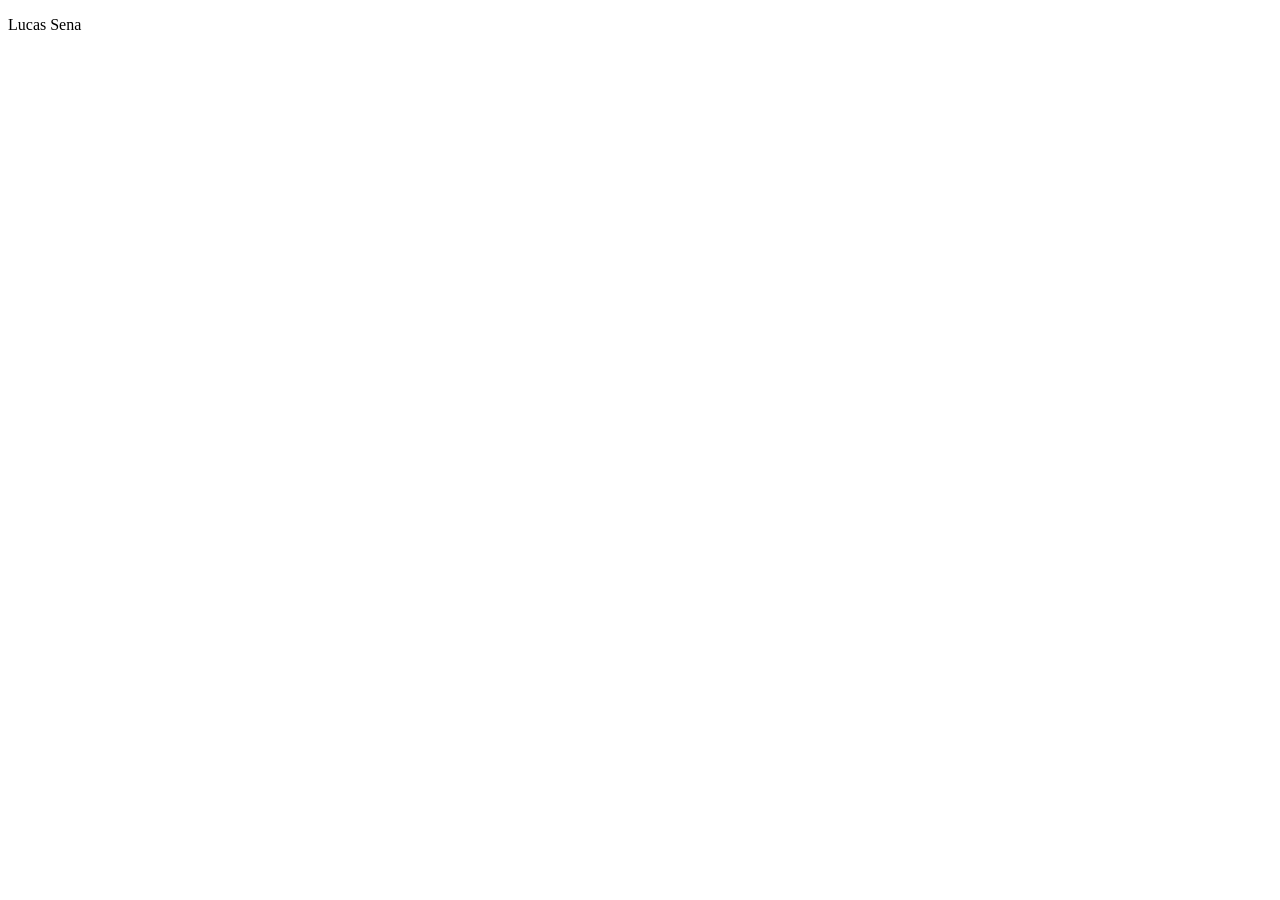
==== index.html @ b4aad671 "Ataulizei meu nome" ====
<!DOCTYPE html>
<html lang="en">
<head>
    <meta charset="UTF-8">
    <meta name="viewport" content="width=device-width, initial-scale=1.0">
    <title>Document</title>
</head>
<body>
    <p>Lucas Sena</p>
</body>
</html>
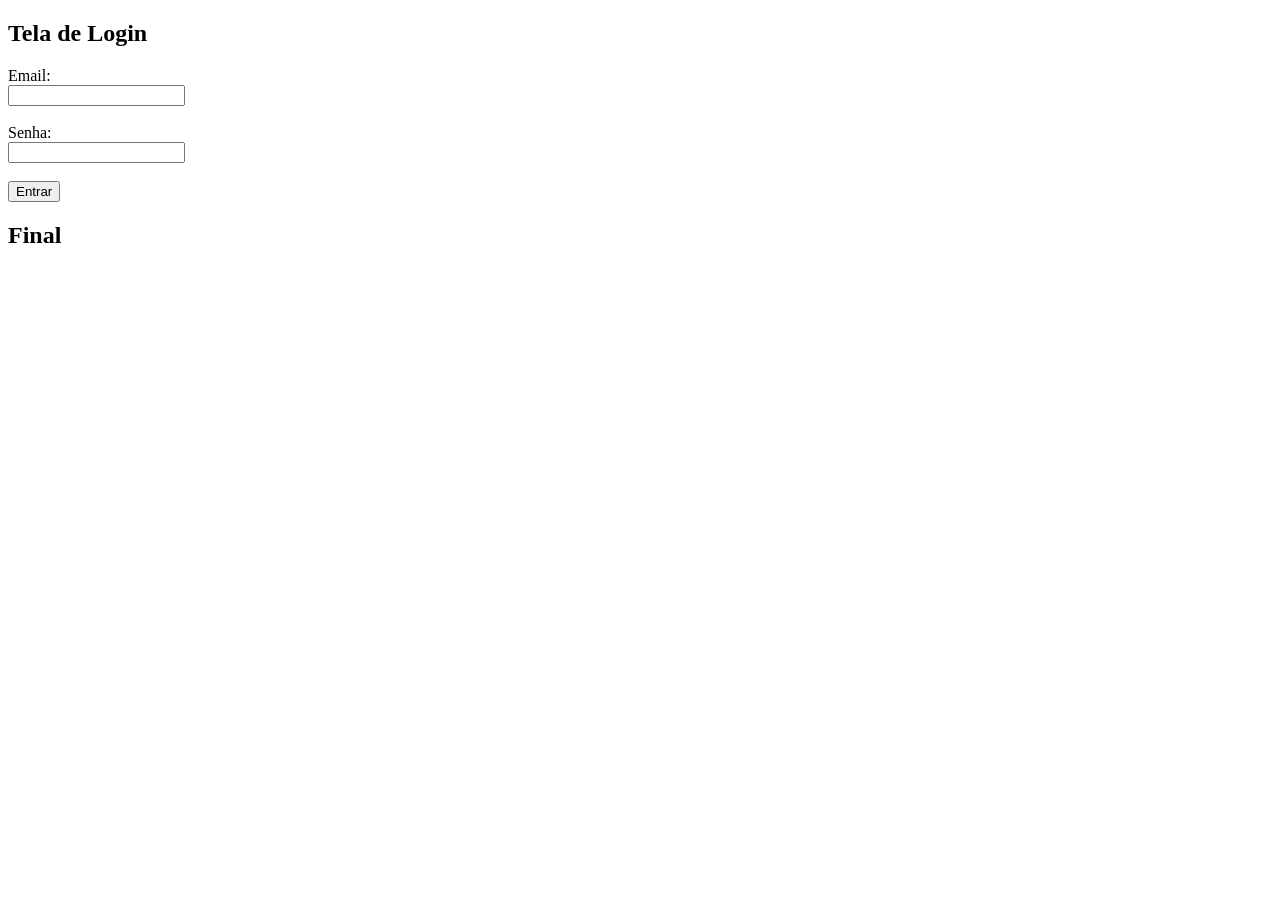
==== commit f7c2adc9: "Add login form to index.html" ====
--- a/index.html
+++ b/index.html
@@ -6,6 +6,19 @@
     <title>Document</title>
 </head>
 <body>
-    <p>Lucas Sena</p>
+    
+    <h2>Tela de Login</h2>
+
+<form>
+    <label for = "email"> Email: </label><br>
+    <input type = "email" id = "email" name = "email"><br><br>
+    
+    <label for = "senha"> Senha: </label><br>
+    <input type = "password" id = "senha" name = "senha"><br><br>
+    <input type = "submit" value = "Entrar">
+
+    <h2>Final</h2>
+
+</form>
 </body>
-</html>+</html>
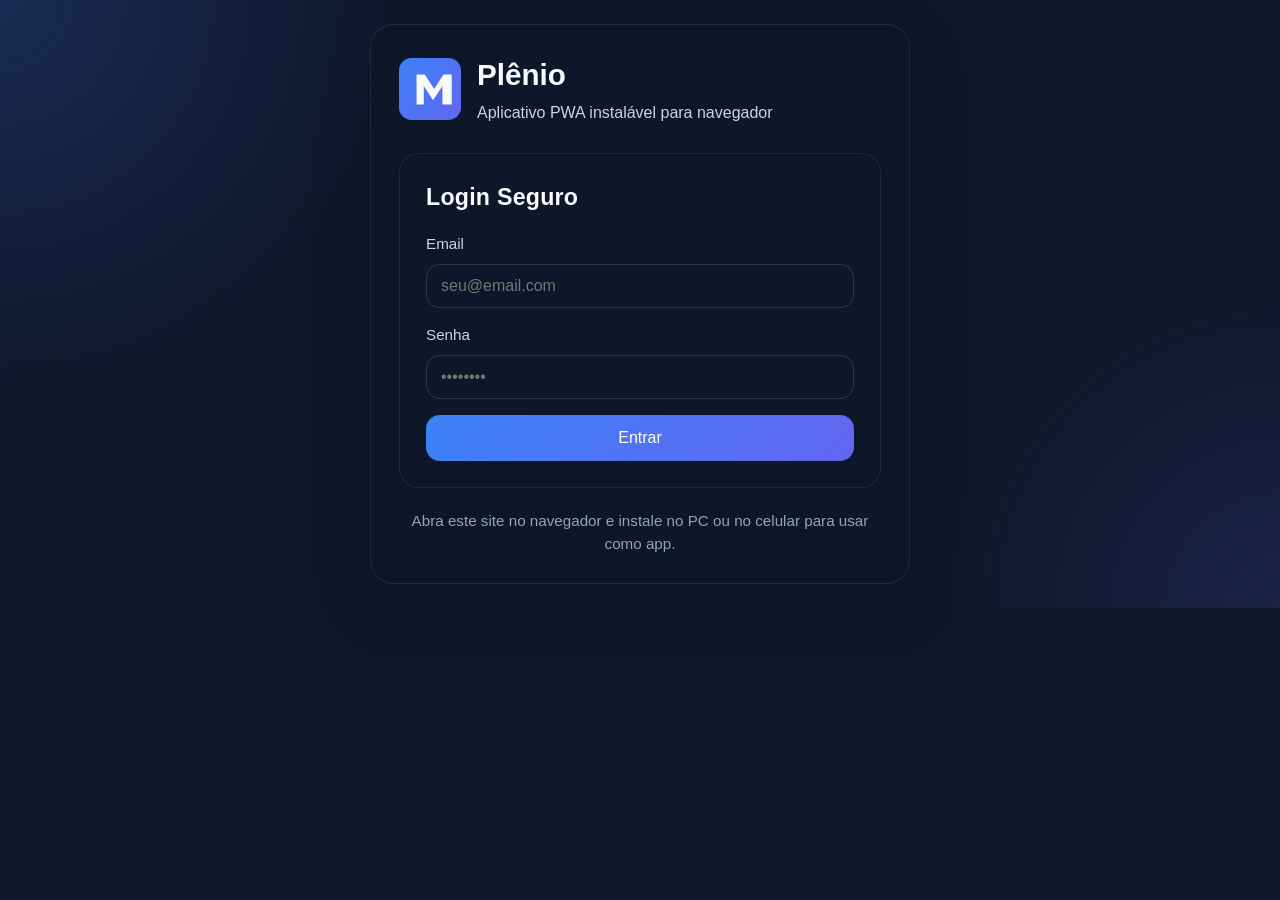
==== commit 1549e8e5: "Atualização projeto com PWA" ====
--- a/index.html
+++ b/index.html
@@ -1,24 +1,45 @@
 <!DOCTYPE html>
-<html lang="en">
+<html lang="pt-BR">
 <head>
     <meta charset="UTF-8">
-    <meta name="viewport" content="width=device-width, initial-scale=1.0">
-    <title>Document</title>
+    <meta name="viewport" content="width=device-width, initial-scale=1.0, viewport-fit=cover">
+    <meta name="theme-color" content="#1e40af">
+    <link rel="manifest" href="manifest.json">
+    <link rel="icon" href="icons/icon.svg" type="image/svg+xml">
+    <link rel="apple-touch-icon" href="icons/icon.svg">
+    <link rel="stylesheet" href="styles.css">
+    <title>Plênio PWA</title>
 </head>
 <body>
-    
-    <h2>Tela de Login</h2>
+    <div class="app-shell">
+        <header>
+            <div class="app-logo">
+                <img src="icons/icon.svg" alt="Plênio logo">
+            </div>
+            <div>
+                <h1>Plênio</h1>
+                <p>Aplicativo PWA instalável para navegador</p>
+            </div>
+        </header>
 
-<form>
-    <label for = "email"> Email: </label><br>
-    <input type = "email" id = "email" name = "email"><br><br>
-    
-    <label for = "senha"> Senha: </label><br>
-    <input type = "password" id = "senha" name = "senha"><br><br>
-    <input type = "submit" value = "Entrar">
+        <main class="card">
+            <h2>Login Seguro</h2>
+            <form id="login-form">
+                <div class="form-group">
+                    <label for="email">Email</label>
+                    <input type="email" id="email" name="email" placeholder="seu@email.com" required>
+                </div>
+                <div class="form-group">
+                    <label for="senha">Senha</label>
+                    <input type="password" id="senha" name="senha" placeholder="••••••••" required>
+                </div>
+                <button type="submit">Entrar</button>
+            </form>
+        </main>
 
-    <h2>Final</h2>
-
-</form>
+        <footer>Abra este site no navegador e instale no PC ou no celular para usar como app.</footer>
+    </div>
+    <div id="snackbar" class="snackbar"></div>
+    <script src="main.js"></script>
 </body>
 </html>
--- a/styles.css
+++ b/styles.css
@@ -0,0 +1,142 @@
+/* Styles for Plênio PWA */
+:root {
+    color-scheme: dark;
+    font-family: 'Segoe UI', Tahoma, Geneva, Verdana, sans-serif;
+    background-color: #0f172a;
+    color: #f8fafc;
+    line-height: 1.5;
+}
+* {
+    box-sizing: border-box;
+}
+html, body {
+    min-height: 100%;
+    margin: 0;
+    padding: 0;
+}
+body {
+    display: flex;
+    justify-content: center;
+    align-items: center;
+    padding: 24px;
+    background: radial-gradient(circle at top left, rgba(59, 130, 246, .2), transparent 28%),
+                radial-gradient(circle at bottom right, rgba(99, 102, 241, .15), transparent 24%),
+                #0f172a;
+}
+.app-shell {
+    width: min(100%, 540px);
+    padding: 28px;
+    border-radius: 24px;
+    background: rgba(15, 23, 42, 0.92);
+    border: 1px solid rgba(148, 163, 184, 0.15);
+    box-shadow: 0 20px 50px rgba(15, 23, 42, 0.35);
+}
+header {
+    display: flex;
+    align-items: center;
+    gap: 16px;
+    margin-bottom: 28px;
+}
+.app-logo {
+    width: 62px;
+    height: 62px;
+    border-radius: 18px;
+    background: linear-gradient(135deg, #3b82f6, #6366f1);
+    display: inline-flex;
+    justify-content: center;
+    align-items: center;
+}
+.app-logo img {
+    width: 100%;
+    height: 100%;
+}
+header h1 {
+    margin: 0;
+    font-size: 1.85rem;
+}
+header p {
+    margin: 4px 0 0;
+    color: #cbd5e1;
+}
+.card {
+    background: rgba(15, 23, 42, 0.85);
+    border-radius: 20px;
+    padding: 26px;
+    border: 1px solid rgba(148, 163, 184, 0.12);
+}
+.card h2 {
+    margin: 0 0 18px;
+    font-size: 1.45rem;
+    letter-spacing: 0.01em;
+}
+.form-group {
+    margin-bottom: 16px;
+}
+.form-group label {
+    display: block;
+    margin-bottom: 8px;
+    font-size: 0.95rem;
+    color: #cbd5e1;
+}
+.form-group input {
+    width: 100%;
+    padding: 12px 14px;
+    border-radius: 14px;
+    border: 1px solid rgba(148, 163, 184, 0.22);
+    background: rgba(15, 23, 42, 0.95);
+    color: #f8fafc;
+    font-size: 1rem;
+}
+.form-group input:focus {
+    outline: none;
+    border-color: #60a5fa;
+    box-shadow: 0 0 0 4px rgba(96, 165, 250, 0.15);
+}
+button {
+    width: 100%;
+    padding: 14px 16px;
+    border: none;
+    border-radius: 14px;
+    background: linear-gradient(135deg, #3b82f6, #6366f1);
+    color: white;
+    font-size: 1rem;
+    cursor: pointer;
+    transition: transform 0.2s ease, box-shadow 0.2s ease;
+}
+button:hover {
+    transform: translateY(-1px);
+    box-shadow: 0 12px 25px rgba(59, 130, 246, 0.25);
+}
+footer {
+    margin-top: 22px;
+    color: #94a3b8;
+    text-align: center;
+    font-size: 0.95rem;
+}
+.snackbar {
+    position: fixed;
+    left: 50%;
+    bottom: 24px;
+    transform: translateX(-50%) translateY(100%);
+    min-width: 260px;
+    padding: 14px 18px;
+    border-radius: 999px;
+    background: rgba(15, 23, 42, 0.95);
+    color: #e2e8f0;
+    text-align: center;
+    transition: transform 0.25s ease, opacity 0.25s ease;
+    opacity: 0;
+    z-index: 20;
+}
+.snackbar.visible {
+    transform: translateX(-50%) translateY(0);
+    opacity: 1;
+}
+@media (max-width: 520px) {
+    body {
+        padding: 16px;
+    }
+    .app-shell {
+        padding: 22px;
+    }
+}
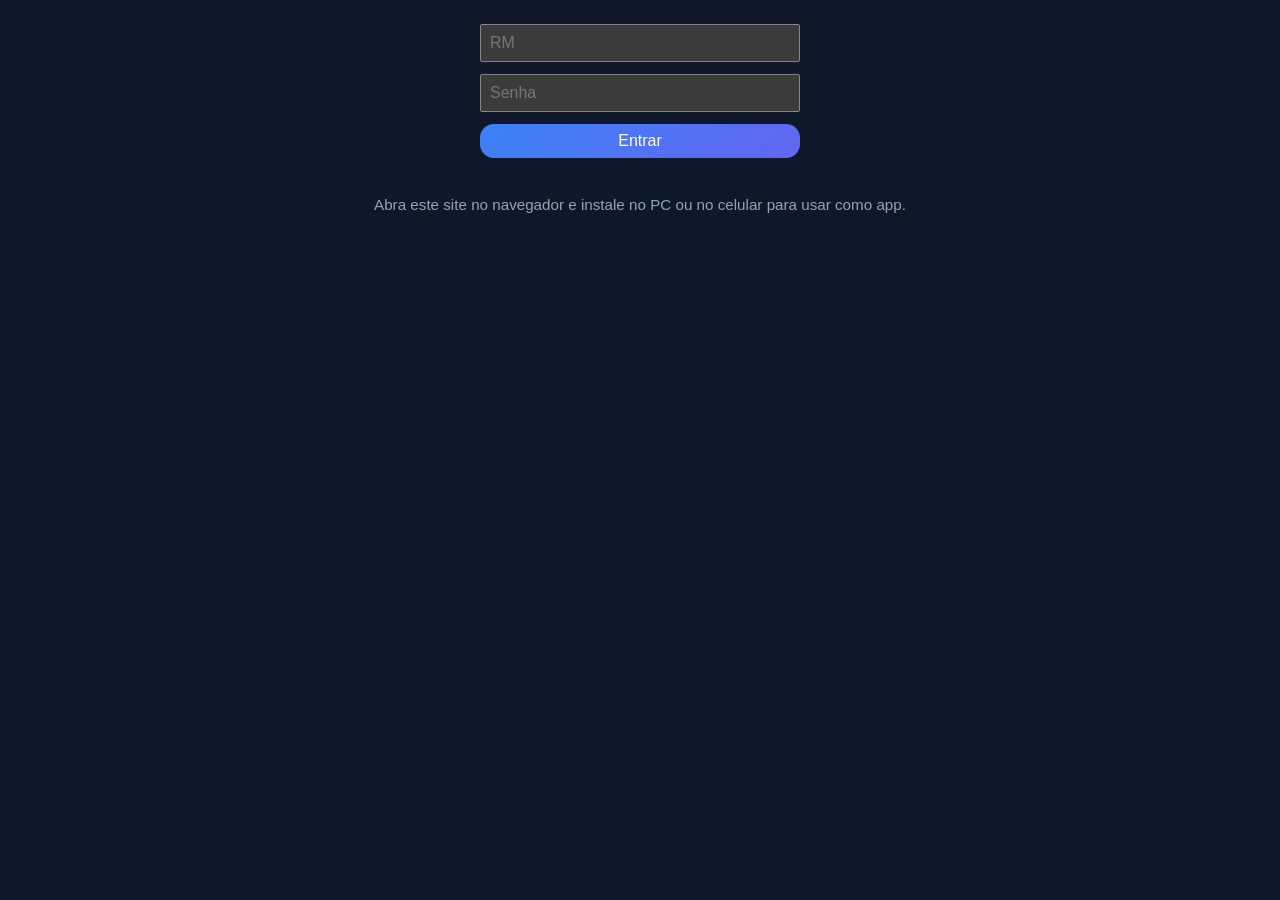
==== commit ee452891: "Alterei a interface e substitui o e-mail pelo RM Co-authored-by: Copilot <copilot@github.com>" ====
--- a/index.html
+++ b/index.html
@@ -12,28 +12,14 @@
 </head>
 <body>
     <div class="app-shell">
-        <header>
-            <div class="app-logo">
-                <img src="icons/icon.svg" alt="Plênio logo">
-            </div>
-            <div>
-                <h1>Plênio</h1>
-                <p>Aplicativo PWA instalável para navegador</p>
-            </div>
-        </header>
 
-        <main class="card">
-            <h2>Login Seguro</h2>
-            <form id="login-form">
-                <div class="form-group">
-                    <label for="email">Email</label>
-                    <input type="email" id="email" name="email" placeholder="seu@email.com" required>
-                </div>
-                <div class="form-group">
-                    <label for="senha">Senha</label>
-                    <input type="password" id="senha" name="senha" placeholder="••••••••" required>
-                </div>
-                <button type="submit">Entrar</button>
+
+
+        <main style="max-width:320px;margin:auto;padding:1em 0;">
+            <form id="login-form" style="display:flex;flex-direction:column;gap:0.75em;">
+                <input type="text" id="rm" name="rm" placeholder="RM" required style="padding:0.5em;font-size:1em;">
+                <input type="password" id="senha" name="senha" placeholder="Senha" required style="padding:0.5em;font-size:1em;">
+                <button type="submit" style="padding:0.5em;font-size:1em;cursor:pointer;">Entrar</button>
             </form>
         </main>
 
--- a/styles.css
+++ b/styles.css
@@ -4,54 +4,11 @@
     font-family: 'Segoe UI', Tahoma, Geneva, Verdana, sans-serif;
     background-color: #0f172a;
     color: #f8fafc;
-    line-height: 1.5;
-}
-* {
-    box-sizing: border-box;
-}
-html, body {
-    min-height: 100%;
-    margin: 0;
+    /* .card removido para visual mais simples */
     padding: 0;
-}
-body {
-    display: flex;
-    justify-content: center;
-    align-items: center;
-    padding: 24px;
-    background: radial-gradient(circle at top left, rgba(59, 130, 246, .2), transparent 28%),
-                radial-gradient(circle at bottom right, rgba(99, 102, 241, .15), transparent 24%),
-                #0f172a;
-}
-.app-shell {
-    width: min(100%, 540px);
-    padding: 28px;
-    border-radius: 24px;
-    background: rgba(15, 23, 42, 0.92);
-    border: 1px solid rgba(148, 163, 184, 0.15);
-    box-shadow: 0 20px 50px rgba(15, 23, 42, 0.35);
-}
-header {
-    display: flex;
-    align-items: center;
-    gap: 16px;
-    margin-bottom: 28px;
-}
+    /* form-group removido para visual mais simples */
 .app-logo {
-    width: 62px;
-    height: 62px;
-    border-radius: 18px;
-    background: linear-gradient(135deg, #3b82f6, #6366f1);
-    display: inline-flex;
-    justify-content: center;
-    align-items: center;
-}
-.app-logo img {
-    width: 100%;
-    height: 100%;
-}
-header h1 {
-    margin: 0;
+    /* button estilizado removido para visual mais simples */
     font-size: 1.85rem;
 }
 header p {
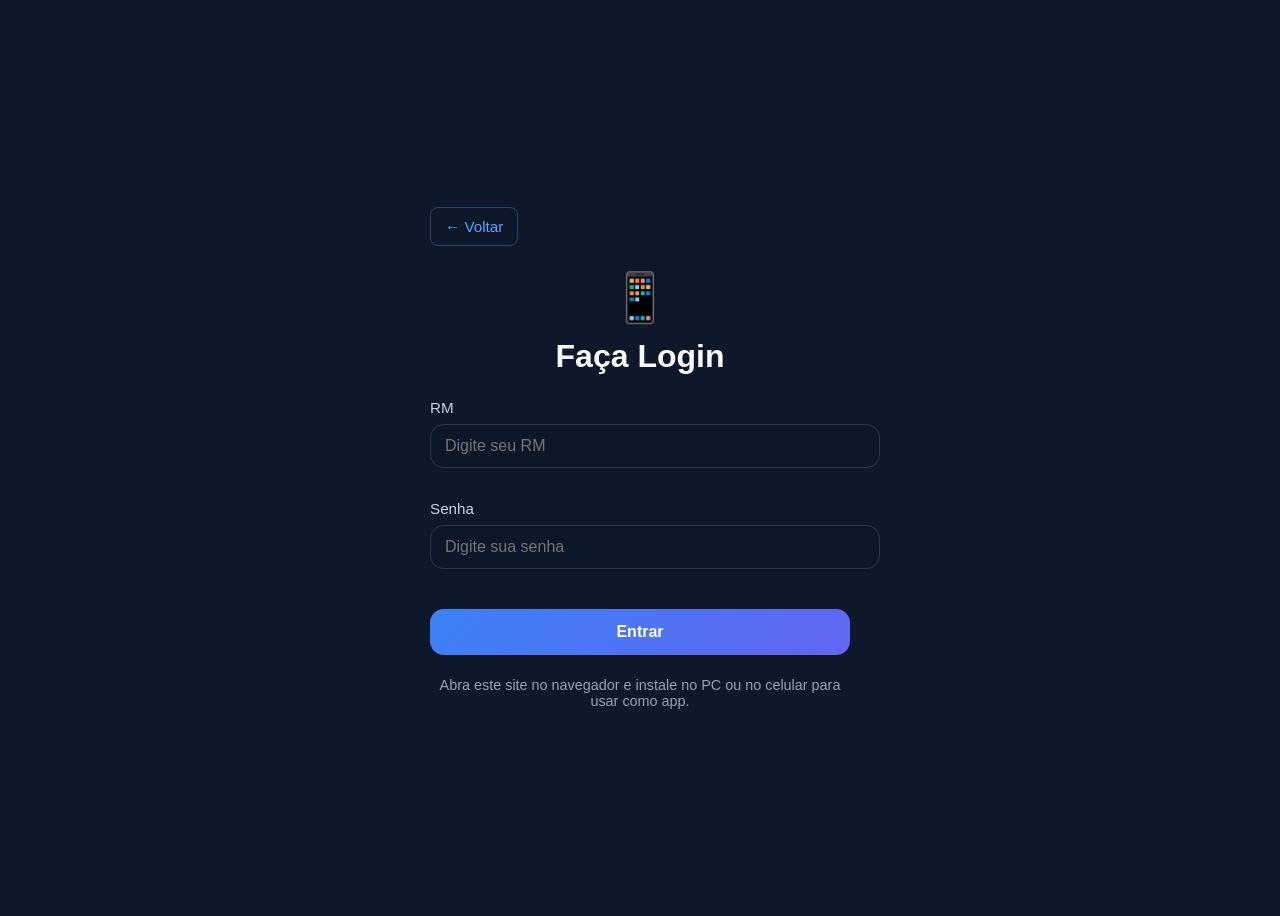
==== commit a5874c10: "fiz uma tela inicial e uma após logar" ====
--- a/index.html
+++ b/index.html
@@ -8,22 +8,34 @@
     <link rel="icon" href="icons/icon.svg" type="image/svg+xml">
     <link rel="apple-touch-icon" href="icons/icon.svg">
     <link rel="stylesheet" href="styles.css">
-    <title>Plênio PWA</title>
+    <title>Login - Plênio PWA</title>
 </head>
 <body>
-    <div class="app-shell">
+    <div class="app-shell login-page">
+        <main class="login-container">
+            <button id="btn-back" class="btn-back">← Voltar</button>
+            
+            <div class="login-content">
+                <div class="login-header">
+                    <div class="logo-medium">📱</div>
+                    <h1>Faça Login</h1>
+                </div>
 
+                <form id="login-form" class="login-form">
+                    <div class="form-group">
+                        <label for="rm">RM</label>
+                        <input type="text" id="rm" name="rm" placeholder="Digite seu RM" required>
+                    </div>
+                    <div class="form-group">
+                        <label for="senha">Senha</label>
+                        <input type="password" id="senha" name="senha" placeholder="Digite sua senha" required>
+                    </div>
+                    <button type="submit" class="btn-submit">Entrar</button>
+                </form>
+            </div>
 
-
-        <main style="max-width:320px;margin:auto;padding:1em 0;">
-            <form id="login-form" style="display:flex;flex-direction:column;gap:0.75em;">
-                <input type="text" id="rm" name="rm" placeholder="RM" required style="padding:0.5em;font-size:1em;">
-                <input type="password" id="senha" name="senha" placeholder="Senha" required style="padding:0.5em;font-size:1em;">
-                <button type="submit" style="padding:0.5em;font-size:1em;cursor:pointer;">Entrar</button>
-            </form>
+            <footer class="login-footer">Abra este site no navegador e instale no PC ou no celular para usar como app.</footer>
         </main>
-
-        <footer>Abra este site no navegador e instale no PC ou no celular para usar como app.</footer>
     </div>
     <div id="snackbar" class="snackbar"></div>
     <script src="main.js"></script>
--- a/styles.css
+++ b/styles.css
@@ -89,6 +89,214 @@
     transform: translateX(-50%) translateY(0);
     opacity: 1;
 }
+/* Landing Page Styles */
+.landing-page {
+    display: flex;
+    align-items: center;
+    justify-content: center;
+    min-height: 100vh;
+}
+
+.landing-container {
+    width: 100%;
+    max-width: 480px;
+    padding: 40px 24px;
+}
+
+.landing-content {
+    display: flex;
+    flex-direction: column;
+    gap: 32px;
+}
+
+.landing-header {
+    text-align: center;
+}
+
+.logo-large {
+    font-size: 4rem;
+    margin-bottom: 16px;
+}
+
+.landing-header h1 {
+    font-size: 2.5rem;
+    margin: 0 0 8px;
+    font-weight: 700;
+}
+
+.landing-subtitle {
+    font-size: 1.1rem;
+    color: #cbd5e1;
+    margin: 0;
+}
+
+.landing-features {
+    display: grid;
+    grid-template-columns: 1fr;
+    gap: 16px;
+}
+
+.feature-item {
+    background: rgba(15, 23, 42, 0.85);
+    border: 1px solid rgba(148, 163, 184, 0.12);
+    border-radius: 16px;
+    padding: 20px;
+    text-align: center;
+    transition: all 0.3s ease;
+}
+
+.feature-item:hover {
+    border-color: rgba(96, 165, 250, 0.4);
+    background: rgba(15, 23, 42, 0.95);
+    transform: translateY(-2px);
+}
+
+.feature-icon {
+    font-size: 2rem;
+    display: block;
+    margin-bottom: 8px;
+}
+
+.feature-item h3 {
+    margin: 8px 0 4px;
+    font-size: 1rem;
+}
+
+.feature-item p {
+    margin: 0;
+    font-size: 0.9rem;
+    color: #cbd5e1;
+}
+
+.landing-cta {
+    display: flex;
+    flex-direction: column;
+    gap: 12px;
+}
+
+.btn-primary,
+.btn-secondary {
+    padding: 14px 16px;
+    border: none;
+    border-radius: 14px;
+    font-size: 1rem;
+    cursor: pointer;
+    transition: all 0.2s ease;
+    font-weight: 600;
+}
+
+.btn-primary {
+    background: linear-gradient(135deg, #3b82f6, #6366f1);
+    color: white;
+}
+
+.btn-primary:hover {
+    transform: translateY(-2px);
+    box-shadow: 0 12px 25px rgba(59, 130, 246, 0.35);
+}
+
+.btn-secondary {
+    background: rgba(148, 163, 184, 0.1);
+    color: #e2e8f0;
+    border: 1px solid rgba(148, 163, 184, 0.3);
+}
+
+.btn-secondary:hover {
+    background: rgba(148, 163, 184, 0.2);
+    border-color: rgba(96, 165, 250, 0.5);
+}
+
+.landing-footer {
+    text-align: center;
+    color: #94a3b8;
+    font-size: 0.9rem;
+    margin: 0;
+}
+
+/* Login Page Styles */
+.login-page {
+    display: flex;
+    align-items: center;
+    justify-content: center;
+    min-height: 100vh;
+}
+
+.login-container {
+    width: 100%;
+    max-width: 420px;
+    padding: 24px;
+    position: relative;
+}
+
+.btn-back {
+    background: transparent;
+    color: #60a5fa;
+    border: 1px solid rgba(96, 165, 250, 0.3);
+    padding: 10px 14px;
+    width: auto;
+    margin-bottom: 24px;
+    border-radius: 8px;
+    font-size: 0.95rem;
+    transition: all 0.2s ease;
+}
+
+.btn-back:hover {
+    background: rgba(96, 165, 250, 0.1);
+    border-color: rgba(96, 165, 250, 0.6);
+}
+
+.login-content {
+    display: flex;
+    flex-direction: column;
+    gap: 24px;
+}
+
+.login-header {
+    text-align: center;
+}
+
+.logo-medium {
+    font-size: 3rem;
+    margin-bottom: 12px;
+}
+
+.login-header h1 {
+    font-size: 2rem;
+    margin: 0;
+    font-weight: 700;
+}
+
+.login-form {
+    display: flex;
+    flex-direction: column;
+    gap: 16px;
+}
+
+.btn-submit {
+    width: 100%;
+    padding: 14px 16px;
+    border: none;
+    border-radius: 14px;
+    background: linear-gradient(135deg, #3b82f6, #6366f1);
+    color: white;
+    font-size: 1rem;
+    cursor: pointer;
+    transition: all 0.2s ease;
+    font-weight: 600;
+    margin-top: 8px;
+}
+
+.btn-submit:hover {
+    transform: translateY(-2px);
+    box-shadow: 0 12px 25px rgba(59, 130, 246, 0.35);
+}
+
+.login-footer {
+    color: #94a3b8;
+    text-align: center;
+    font-size: 0.9rem;
+}
+
 @media (max-width: 520px) {
     body {
         padding: 16px;
@@ -96,4 +304,202 @@
     .app-shell {
         padding: 22px;
     }
-}
+    
+    .landing-header h1 {
+        font-size: 2rem;
+    }
+    
+    .landing-features {
+        grid-template-columns: 1fr;
+    }
+    
+    .login-header h1 {
+        font-size: 1.75rem;
+    }
+}
+
+/* Dashboard Page Styles */
+.dashboard-page {
+    display: flex;
+    flex-direction: column;
+    min-height: 100vh;
+}
+
+.dashboard-header {
+    background: linear-gradient(135deg, #1e3a8a, #1e40af);
+    padding: 20px 24px;
+    display: flex;
+    justify-content: space-between;
+    align-items: center;
+    box-shadow: 0 4px 12px rgba(0, 0, 0, 0.3);
+}
+
+.dashboard-header h1 {
+    font-size: 1.75rem;
+    margin: 0;
+    font-weight: 700;
+}
+
+.btn-logout {
+    background: rgba(239, 68, 68, 0.9);
+    color: white;
+    border: none;
+    padding: 10px 16px;
+    border-radius: 8px;
+    cursor: pointer;
+    transition: all 0.2s ease;
+    font-size: 0.95rem;
+    width: auto;
+}
+
+.btn-logout:hover {
+    background: rgba(220, 38, 38, 1);
+    transform: translateY(-1px);
+}
+
+.dashboard-container {
+    flex: 1;
+    max-width: 600px;
+    margin: 0 auto;
+    width: 100%;
+    padding: 24px;
+    display: flex;
+    flex-direction: column;
+    gap: 32px;
+}
+
+.welcome-section {
+    text-align: center;
+    padding: 24px;
+    background: rgba(15, 23, 42, 0.85);
+    border: 1px solid rgba(148, 163, 184, 0.12);
+    border-radius: 16px;
+}
+
+.welcome-icon {
+    font-size: 3rem;
+    margin-bottom: 12px;
+}
+
+.welcome-section h2 {
+    font-size: 1.75rem;
+    margin: 8px 0;
+    font-weight: 700;
+}
+
+.user-info {
+    font-size: 1rem;
+    color: #cbd5e1;
+    margin: 0;
+}
+
+.dashboard-cards {
+    display: grid;
+    grid-template-columns: repeat(auto-fit, minmax(150px, 1fr));
+    gap: 16px;
+}
+
+.dashboard-card {
+    background: rgba(15, 23, 42, 0.85);
+    border: 1px solid rgba(148, 163, 184, 0.12);
+    border-radius: 14px;
+    padding: 20px;
+    text-align: center;
+    transition: all 0.3s ease;
+}
+
+.dashboard-card:hover {
+    border-color: rgba(96, 165, 250, 0.4);
+    background: rgba(15, 23, 42, 0.95);
+    transform: translateY(-4px);
+}
+
+.card-icon {
+    font-size: 2.5rem;
+    display: block;
+    margin-bottom: 8px;
+}
+
+.dashboard-card h3 {
+    font-size: 1rem;
+    margin: 8px 0 4px;
+}
+
+.card-value {
+    font-size: 1.75rem;
+    font-weight: 700;
+    color: #60a5fa;
+    margin: 0;
+}
+
+.quick-actions {
+    display: grid;
+    grid-template-columns: 1fr;
+    gap: 12px;
+}
+
+.action-button {
+    background: linear-gradient(135deg, #3b82f6, #6366f1);
+    color: white;
+    border: none;
+    padding: 16px;
+    border-radius: 12px;
+    cursor: pointer;
+    transition: all 0.2s ease;
+    font-size: 1rem;
+    display: flex;
+    align-items: center;
+    justify-content: center;
+    gap: 12px;
+    font-weight: 600;
+}
+
+.action-button span:first-child {
+    font-size: 1.5rem;
+}
+
+.action-button:hover {
+    transform: translateY(-2px);
+    box-shadow: 0 12px 25px rgba(59, 130, 246, 0.35);
+}
+
+.dashboard-footer {
+    text-align: center;
+    color: #94a3b8;
+    padding: 20px;
+    border-top: 1px solid rgba(148, 163, 184, 0.12);
+    margin-top: auto;
+}
+
+.dashboard-footer p {
+    margin: 0;
+    font-size: 0.9rem;
+}
+
+@media (max-width: 520px) {
+    .dashboard-header {
+        padding: 16px;
+    }
+    
+    .dashboard-header h1 {
+        font-size: 1.5rem;
+    }
+    
+    .btn-logout {
+        padding: 8px 12px;
+        font-size: 0.9rem;
+    }
+    
+    .dashboard-container {
+        padding: 16px;
+        gap: 24px;
+    }
+    
+    .dashboard-cards {
+        grid-template-columns: repeat(3, 1fr);
+    }
+    
+    .card-value {
+        font-size: 1.5rem;
+    }
+}
